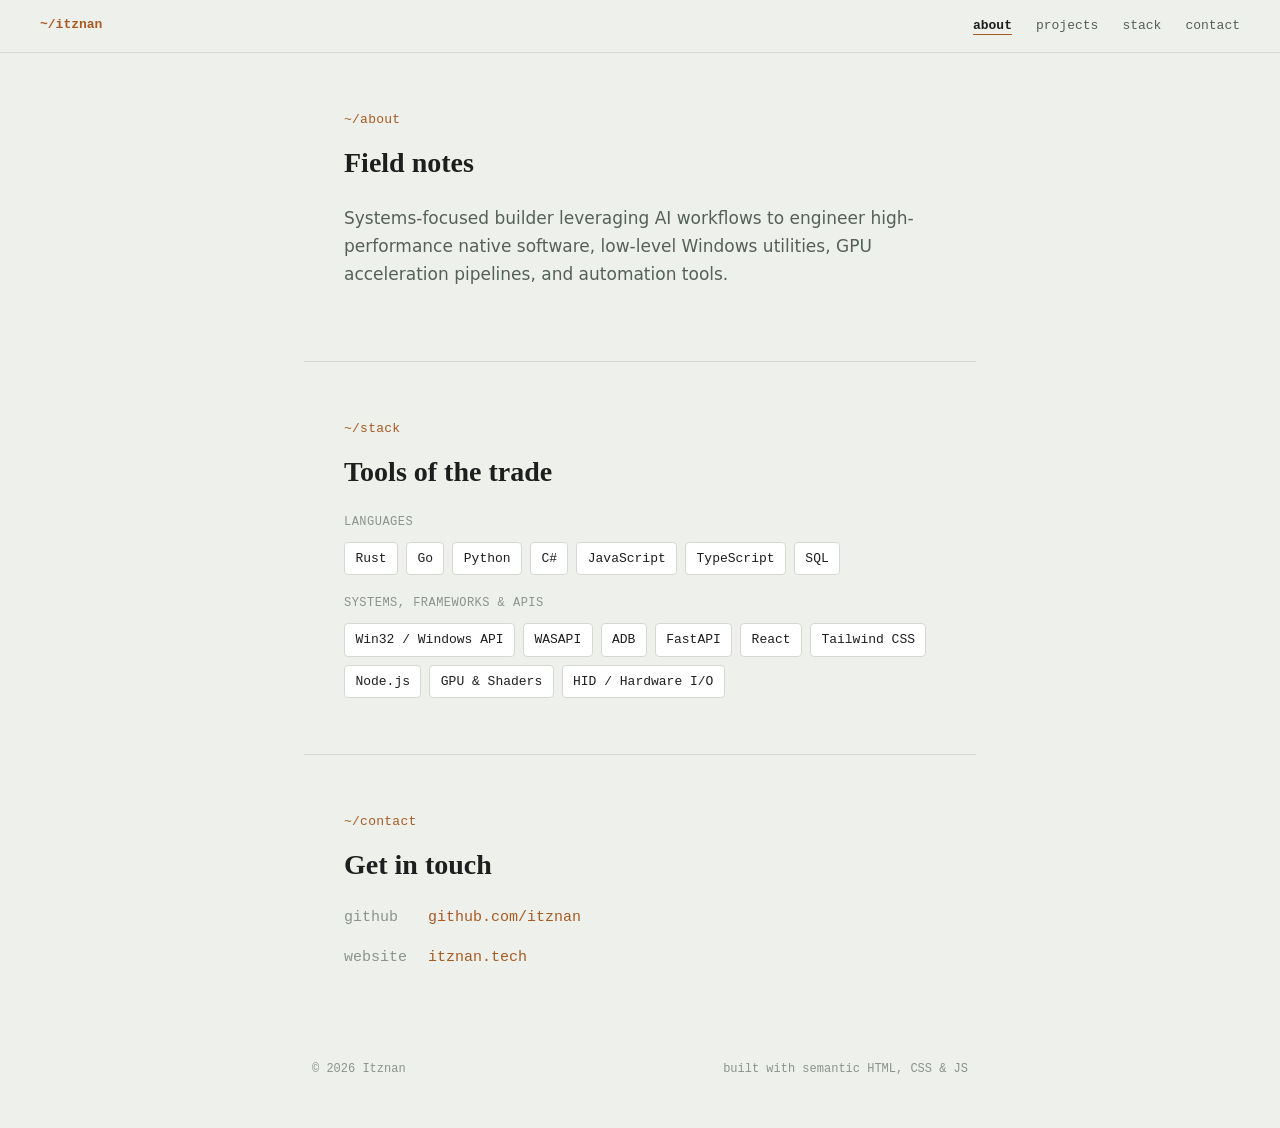
==== about.html @ d3359f14 "Split single-page site into index, about, and projects pages" ====
<!DOCTYPE html>
<html lang="en">
<head>
<meta charset="UTF-8">
<meta name="viewport" content="width=device-width, initial-scale=1.0">
<meta name="description" content="About Itznan — Systems, native Windows utilities, low-level tooling, and AI-assisted engineering.">
<meta name="color-scheme" content="light dark">
<title>About — Itznan</title>
<link rel="stylesheet" href="style.css">
</head>
<body>

<nav class="topbar">
  <a class="home" href="index.html">~/itznan</a>
  <ul>
    <li><a class="active" href="about.html">about</a></li>
    <li><a href="projects.html">projects</a></li>
    <li><a href="#stack">stack</a></li>
    <li><a href="#contact">contact</a></li>
  </ul>
</nav>

<section id="about" class="first-section">
  <span class="path">~/about</span>
  <h2>Field notes</h2>
  <p class="lede">
    Systems-focused builder leveraging AI workflows to engineer high-performance native software, low-level Windows utilities, GPU acceleration pipelines, and automation tools.
  </p>
</section>

<section id="stack">
  <span class="path">~/stack</span>
  <h2>Tools of the trade</h2>
  <div class="stack-groups">
    <div class="stack-group">
      <div class="glabel">Languages</div>
      <div class="stack-chips">
        <span class="chip">Rust</span><span class="chip">Go</span><span class="chip">Python</span>
        <span class="chip">C#</span><span class="chip">JavaScript</span><span class="chip">TypeScript</span>
        <span class="chip">SQL</span>
      </div>
    </div>
    <div class="stack-group">
      <div class="glabel">Systems, Frameworks &amp; APIs</div>
      <div class="stack-chips">
        <span class="chip">Win32 / Windows API</span><span class="chip">WASAPI</span><span class="chip">ADB</span>
        <span class="chip">FastAPI</span><span class="chip">React</span><span class="chip">Tailwind CSS</span>
        <span class="chip">Node.js</span><span class="chip">GPU &amp; Shaders</span><span class="chip">HID / Hardware I/O</span>
      </div>
    </div>
  </div>
</section>

<section id="contact">
  <span class="path">~/contact</span>
  <h2>Get in touch</h2>
  <div class="contact-block">
    <div class="contact-row"><span class="k">github</span><a href="https://github.com/itznan" target="_blank" rel="noopener">github.com/itznan</a></div>
    <div class="contact-row"><span class="k">website</span><a href="https://itznan.tech/" target="_blank" rel="noopener">itznan.tech</a></div>
  </div>
</section>

<footer>
  <span>© 2026 Itznan</span>
  <span>built with semantic HTML, CSS &amp; JS</span>
</footer>

<script src="script.js"></script>
</body>
</html>
---- style.css ----
:root {
  --bg: #eef0ec;
  --bg-raised: #ffffff;
  --ink: #1c1f1d;
  --ink-soft: #565f5a;
  --ink-faint: #8b938d;
  --rule: #d6d9d2;
  --accent: #a85a22;
  --accent-ink: #fff8f1;
  --shadow: 0 1px 2px rgba(28, 31, 29, 0.04);

  --font-display: "Iowan Old Style", "Palatino Linotype", Palatino, "Book Antiqua", Georgia, serif;
  --font-mono: ui-monospace, "SF Mono", "Cascadia Mono", "Segoe UI Mono", Consolas, "Roboto Mono", "Liberation Mono", monospace;
  --font-body: system-ui, -apple-system, "Segoe UI", Roboto, "Helvetica Neue", Arial, sans-serif;

  --container: 42rem;
  --container-wide: 46rem;
}

@media (prefers-color-scheme: dark) {
  :root {
    --bg: #14171b;
    --bg-raised: #1b1f24;
    --ink: #e7e9e4;
    --ink-soft: #a2aaa3;
    --ink-faint: #666f68;
    --rule: #2a2f2c;
    --accent: #e2a465;
    --accent-ink: #201002;
    --shadow: 0 1px 2px rgba(0, 0, 0, 0.3);
  }
}

* { box-sizing: border-box; }

body {
  margin: 0;
  background: var(--bg);
  color: var(--ink);
  font-family: var(--font-body);
  font-size: 1.0625rem;
  line-height: 1.65;
  -webkit-font-smoothing: antialiased;
  scroll-behavior: smooth;
}
@media (prefers-reduced-motion: reduce) {
  body { scroll-behavior: auto; }
  * { animation-duration: 0.001ms !important; animation-iteration-count: 1 !important; transition-duration: 0.001ms !important; }
}

h1, h2, h3 { font-family: var(--font-display); font-weight: 600; text-wrap: balance; margin: 0; }
a { color: inherit; }
a:focus-visible, button:focus-visible { outline: 2px solid var(--accent); outline-offset: 3px; border-radius: 2px; }

.path {
  font-family: var(--font-mono);
  font-size: 0.8125rem;
  letter-spacing: 0.02em;
  color: var(--accent);
}

/* ---------- nav ---------- */
nav.topbar {
  position: sticky;
  top: 0;
  z-index: 10;
  display: flex;
  align-items: center;
  justify-content: space-between;
  gap: 1rem;
  padding: 0.9rem clamp(1.25rem, 4vw, 2.5rem);
  background: color-mix(in srgb, var(--bg) 88%, transparent);
  backdrop-filter: blur(8px);
  border-bottom: 1px solid var(--rule);
  font-family: var(--font-mono);
  font-size: 0.8125rem;
}
nav.topbar .home { color: var(--accent); text-decoration: none; white-space: nowrap; font-weight: 600; }
nav.topbar ul { list-style: none; display: flex; gap: clamp(0.9rem, 2vw, 1.5rem); margin: 0; padding: 0; flex-wrap: wrap; }
nav.topbar a { text-decoration: none; color: var(--ink-soft); position: relative; padding-bottom: 2px; }
nav.topbar a:hover { color: var(--ink); }
nav.topbar a.active { color: var(--ink); font-weight: 600; }
nav.topbar a::after {
  content: ""; position: absolute; left: 0; right: 100%; bottom: 0; height: 1px;
  background: var(--accent); transition: right 0.18s ease;
}
nav.topbar a:hover::after,
nav.topbar a.active::after { right: 0; }

/* ---------- hero ---------- */
header.hero {
  max-width: var(--container-wide);
  margin: 0 auto;
  padding: clamp(2.75rem, 7vw, 5rem) clamp(1.25rem, 4vw, 2.5rem) clamp(2rem, 5vw, 3rem);
}
.eyebrow {
  font-family: var(--font-mono);
  font-size: 0.8125rem;
  color: var(--ink-faint);
  margin: 0 0 0.9rem;
}
h1.name { font-size: clamp(2.4rem, 4vw + 1rem, 3.75rem); line-height: 1.05; letter-spacing: -0.01em; }
.role {
  font-family: var(--font-mono);
  font-size: 0.9375rem;
  color: var(--accent);
  margin: 0.85rem 0 0;
}
.blurb { max-width: 44ch; margin: 1.1rem 0 0; color: var(--ink-soft); }

.terminal {
  margin-top: 2rem;
  background: var(--bg-raised);
  border: 1px solid var(--rule);
  border-radius: 6px;
  box-shadow: var(--shadow);
  max-width: 32rem;
  overflow: hidden;
}
.terminal .bar {
  display: flex; gap: 0.4rem; align-items: center;
  padding: 0.55rem 0.75rem;
  border-bottom: 1px solid var(--rule);
}
.terminal .dot { width: 8px; height: 8px; border-radius: 50%; background: var(--rule); }
.terminal .label { margin-left: 0.4rem; font-family: var(--font-mono); font-size: 0.6875rem; color: var(--ink-faint); }
.terminal pre {
  margin: 0; padding: 1rem 1.1rem 1.2rem;
  font-family: var(--font-mono); font-size: 0.8125rem; line-height: 1.75;
  color: var(--ink-soft); white-space: pre-wrap; min-height: 6.5rem;
}
.terminal .prompt { color: var(--accent); }
.terminal .out { color: var(--ink); }
.cursor { display: inline-block; width: 0.55ch; background: var(--accent); animation: blink 1s steps(1) infinite; }
@media (prefers-reduced-motion: reduce) { .cursor { animation: none; } }
@keyframes blink { 0%, 49% { opacity: 1; } 50%, 100% { opacity: 0; } }

.cta-row { display: flex; gap: 0.75rem; margin-top: 1.75rem; flex-wrap: wrap; }
.btn {
  font-family: var(--font-mono);
  font-size: 0.8125rem;
  text-decoration: none;
  padding: 0.55rem 1rem;
  border-radius: 4px;
  border: 1px solid var(--rule);
  color: var(--ink);
  transition: border-color 0.15s ease, color 0.15s ease, background 0.15s ease;
}
.btn.primary { background: var(--accent); border-color: var(--accent); color: var(--accent-ink); }
.btn.primary:hover { filter: brightness(1.08); }
.btn:not(.primary):hover { border-color: var(--accent); color: var(--accent); }

/* ---------- sections ---------- */
section { max-width: var(--container); margin: 0 auto; padding: clamp(2.5rem, 6vw, 3.5rem) clamp(1.25rem, 4vw, 2.5rem); border-top: 1px solid var(--rule); }
section.wide { max-width: var(--container-wide); }
section.first-section { border-top: none; }
section > .path { display: block; margin-bottom: 0.6rem; }
section h2 { font-size: clamp(1.4rem, 1vw + 1.1rem, 1.75rem); margin-bottom: 1.1rem; }
section > p.lede { color: var(--ink-soft); max-width: 62ch; }

/* ---------- repo list ---------- */
.repo-list { border: 1px solid var(--rule); border-radius: 6px; overflow: hidden; }
.repo-row {
  display: grid; grid-template-columns: 1fr auto; gap: 0.25rem 1rem;
  padding: 0.85rem 1rem; border-top: 1px solid var(--rule);
  font-size: 0.9rem;
}
.repo-row:first-child { border-top: none; }
.repo-row a.repo-name {
  font-family: var(--font-mono); font-size: 0.875rem; text-decoration: none; color: var(--ink);
  border-bottom: 1px solid transparent; font-weight: 600;
}
.repo-row a.repo-name:hover { color: var(--accent); border-bottom-color: var(--accent); }
.repo-row .repo-lang { font-family: var(--font-mono); font-size: 0.75rem; color: var(--ink-faint); align-self: start; }
.repo-row .repo-note { grid-column: 1 / -1; color: var(--ink-soft); font-size: 0.875rem; margin: 0; }
.repo-row .repo-note a { font-family: var(--font-mono); font-size: 0.8125rem; color: var(--accent); text-decoration: none; border-bottom: 1px solid transparent; }
.repo-row .repo-note a:hover { border-bottom-color: var(--accent); }

/* ---------- stack ---------- */
.stack-groups { display: flex; flex-direction: column; gap: 1.2rem; }
.stack-group .glabel { font-family: var(--font-mono); font-size: 0.75rem; text-transform: uppercase; letter-spacing: 0.04em; color: var(--ink-faint); margin-bottom: 0.55rem; }
.stack-chips { display: flex; flex-wrap: wrap; gap: 0.5rem; }
.chip {
  font-family: var(--font-mono); font-size: 0.8125rem;
  padding: 0.32rem 0.65rem; border-radius: 4px; background: var(--bg-raised); border: 1px solid var(--rule);
  transition: border-color 0.15s ease, color 0.15s ease;
}
.chip:hover { border-color: var(--accent); color: var(--accent); }

/* ---------- contact ---------- */
.contact-block { display: flex; flex-direction: column; gap: 0.9rem; }
.contact-row { display: flex; align-items: baseline; gap: 0.75rem; font-family: var(--font-mono); font-size: 0.9375rem; }
.contact-row .k { color: var(--ink-faint); min-width: 4.5rem; }
.contact-row a { color: var(--accent); text-decoration: none; border-bottom: 1px solid transparent; }
.contact-row a:hover { border-bottom-color: var(--accent); }

footer {
  max-width: var(--container-wide); margin: 0 auto; padding: 2rem clamp(1.25rem, 4vw, 2.5rem) 3rem;
  font-family: var(--font-mono); font-size: 0.75rem; color: var(--ink-faint);
  display: flex; justify-content: space-between; flex-wrap: wrap; gap: 0.5rem;
}
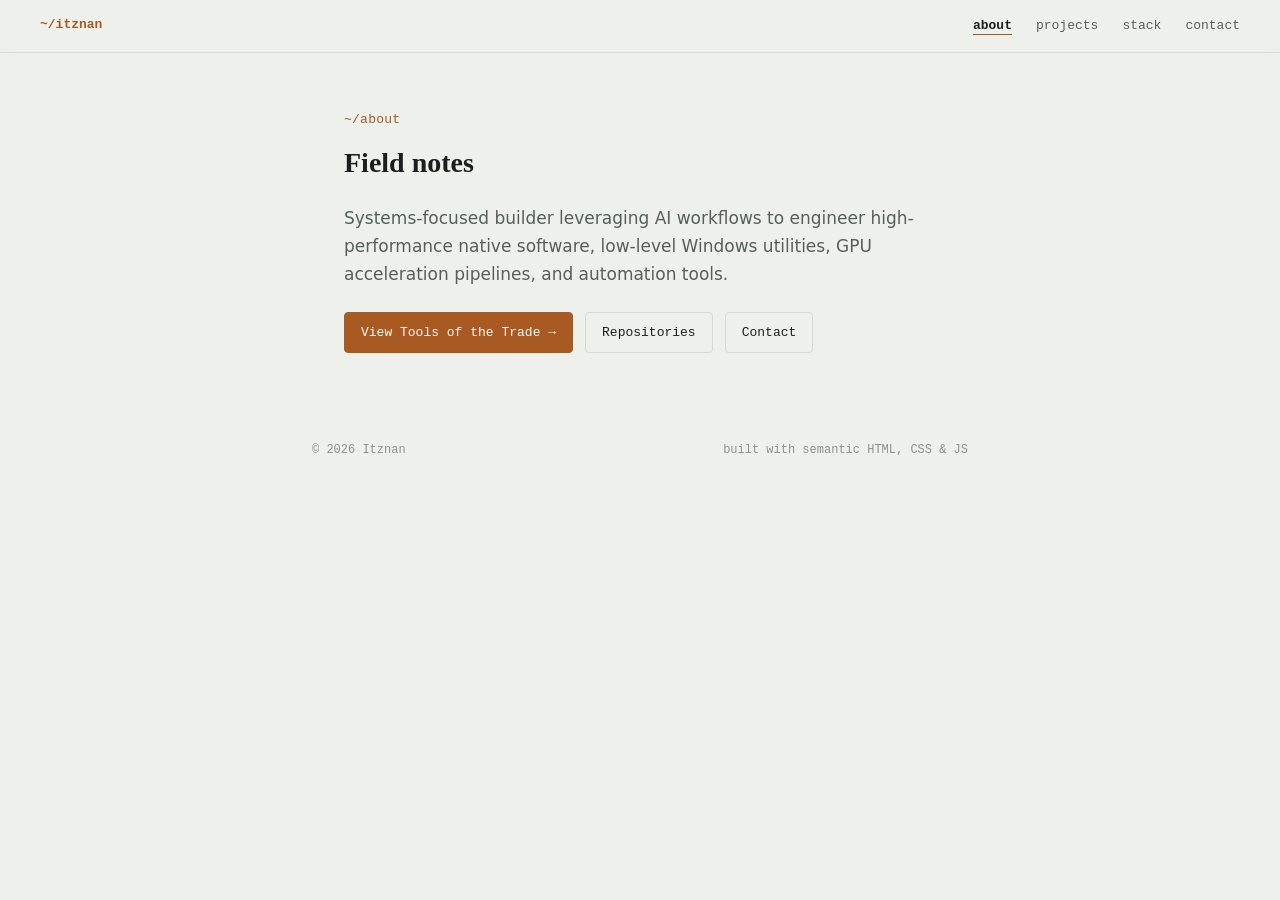
==== commit 8331801f: "Split stack and contact sections into dedicated pages" ====
--- a/about.html
+++ b/about.html
@@ -15,8 +15,8 @@
   <ul>
     <li><a class="active" href="about.html">about</a></li>
     <li><a href="projects.html">projects</a></li>
-    <li><a href="#stack">stack</a></li>
-    <li><a href="#contact">contact</a></li>
+    <li><a href="stack.html">stack</a></li>
+    <li><a href="contact.html">contact</a></li>
   </ul>
 </nav>
 
@@ -26,37 +26,10 @@
   <p class="lede">
     Systems-focused builder leveraging AI workflows to engineer high-performance native software, low-level Windows utilities, GPU acceleration pipelines, and automation tools.
   </p>
-</section>
-
-<section id="stack">
-  <span class="path">~/stack</span>
-  <h2>Tools of the trade</h2>
-  <div class="stack-groups">
-    <div class="stack-group">
-      <div class="glabel">Languages</div>
-      <div class="stack-chips">
-        <span class="chip">Rust</span><span class="chip">Go</span><span class="chip">Python</span>
-        <span class="chip">C#</span><span class="chip">JavaScript</span><span class="chip">TypeScript</span>
-        <span class="chip">SQL</span>
-      </div>
-    </div>
-    <div class="stack-group">
-      <div class="glabel">Systems, Frameworks &amp; APIs</div>
-      <div class="stack-chips">
-        <span class="chip">Win32 / Windows API</span><span class="chip">WASAPI</span><span class="chip">ADB</span>
-        <span class="chip">FastAPI</span><span class="chip">React</span><span class="chip">Tailwind CSS</span>
-        <span class="chip">Node.js</span><span class="chip">GPU &amp; Shaders</span><span class="chip">HID / Hardware I/O</span>
-      </div>
-    </div>
-  </div>
-</section>
-
-<section id="contact">
-  <span class="path">~/contact</span>
-  <h2>Get in touch</h2>
-  <div class="contact-block">
-    <div class="contact-row"><span class="k">github</span><a href="https://github.com/itznan" target="_blank" rel="noopener">github.com/itznan</a></div>
-    <div class="contact-row"><span class="k">website</span><a href="https://itznan.tech/" target="_blank" rel="noopener">itznan.tech</a></div>
+  <div style="margin-top: 1.5rem; display: flex; gap: 0.75rem; flex-wrap: wrap;">
+    <a class="btn primary" href="stack.html">View Tools of the Trade →</a>
+    <a class="btn" href="projects.html">Repositories</a>
+    <a class="btn" href="contact.html">Contact</a>
   </div>
 </section>
 
